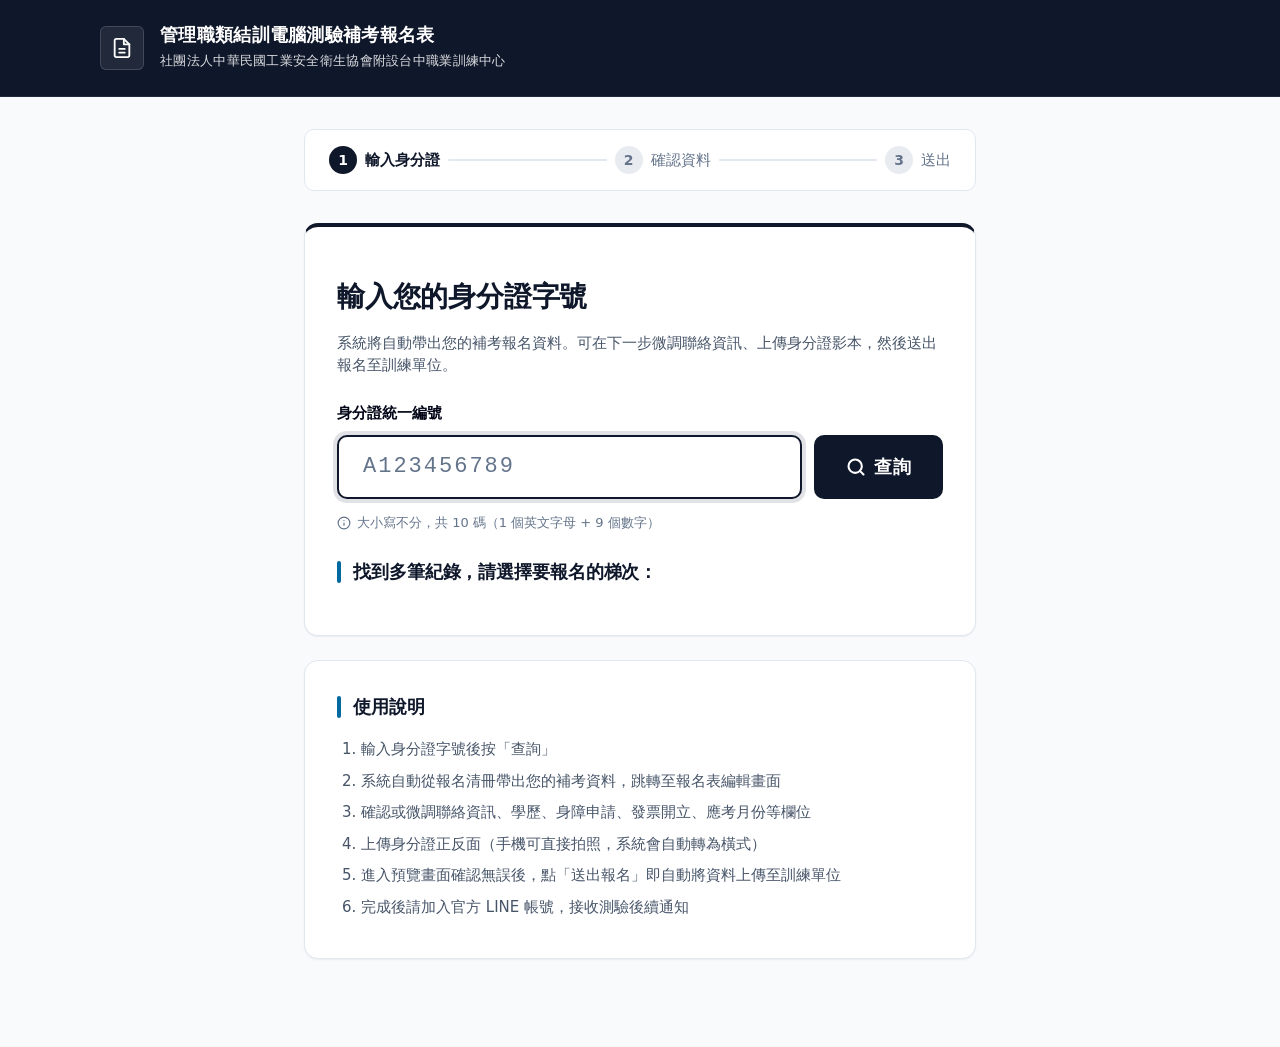
==== index.html @ b6333a62 "fix(前端): Android PDF 跑版徹底修 + 開考日文案改寫 問題 1：Android PDF 持續跑版（v20260423h 後仍有部分學員 PDF 表 格中文擠成直書、標題折成 3 行" ====
<!DOCTYPE html>
<html lang="zh-TW">
<head>
  <meta charset="UTF-8" />
  <meta name="viewport" content="width=device-width, initial-scale=1.0" />
  <title>管理職類測驗補考報名表 — 身分證查詢</title>
  <meta http-equiv="Content-Security-Policy" content="default-src 'self'; script-src 'self'; style-src 'self' 'unsafe-inline' https://fonts.googleapis.com; font-src 'self' https://fonts.gstatic.com; img-src 'self' data: blob:; connect-src 'self' https://script.google.com https://script.googleusercontent.com; object-src 'none'; base-uri 'self'; form-action 'self';" />
  <meta name="referrer" content="strict-origin-when-cross-origin" />
  <link rel="manifest" href="manifest.json" />
  <meta name="theme-color" content="#0F172A" />
  <link rel="preconnect" href="https://fonts.googleapis.com" />
  <link rel="preconnect" href="https://fonts.gstatic.com" crossorigin />
  <link rel="stylesheet" href="https://fonts.googleapis.com/css2?family=Noto+Sans+TC:wght@400;500;600;700&display=swap" />
  <link rel="stylesheet" href="css/main.css?v=20260423j" />
</head>
<body>
  <a href="#main" class="skip-link">跳到主要內容</a>

  <header class="app-header" role="banner">
    <div class="app-header-inner">
      <div class="app-header-badge" aria-hidden="true">
        <svg width="22" height="22" viewBox="0 0 24 24" fill="none" stroke="currentColor" stroke-width="2" stroke-linecap="round" stroke-linejoin="round"><path d="M14 2H6a2 2 0 0 0-2 2v16a2 2 0 0 0 2 2h12a2 2 0 0 0 2-2V8z"/><polyline points="14 2 14 8 20 8"/><line x1="9" y1="13" x2="15" y2="13"/><line x1="9" y1="17" x2="15" y2="17"/></svg>
      </div>
      <div>
        <h1>管理職類結訓電腦測驗補考報名表</h1>
        <div class="subtitle">社團法人中華民國工業安全衛生協會附設台中職業訓練中心</div>
      </div>
    </div>
  </header>

  <main id="main" class="container container-narrow" role="main">

    <!-- 步驟導引 -->
    <ol class="steps" aria-label="操作流程">
      <li class="step active"><span class="step-num">1</span>輸入身分證</li>
      <li class="step-divider" aria-hidden="true"></li>
      <li class="step"><span class="step-num">2</span>確認資料</li>
      <li class="step-divider" aria-hidden="true"></li>
      <li class="step"><span class="step-num">3</span>送出</li>
    </ol>

    <!-- 主查詢區 -->
    <section class="card card-hero" aria-labelledby="search-title">
      <h2 id="search-title" class="card-title">輸入您的身分證字號</h2>
      <p class="card-subtitle">系統將自動帶出您的補考報名資料。可在下一步微調聯絡資訊、上傳身分證影本，然後送出報名至訓練單位。</p>

      <form class="hero-search" id="searchForm">
        <label for="idInput" class="hero-search-label">身分證統一編號</label>
        <div class="hero-search-row">
          <input
            type="text"
            id="idInput"
            placeholder="A123456789"
            maxlength="10"
            autocomplete="off"
            autocapitalize="characters"
            spellcheck="false"
            inputmode="text"
            aria-describedby="idHelp"
            autofocus
          />
          <button class="btn btn-large" id="searchBtn" type="submit" aria-label="查詢報名資料">
            <svg width="20" height="20" viewBox="0 0 24 24" fill="none" stroke="currentColor" stroke-width="2.5" stroke-linecap="round" stroke-linejoin="round" aria-hidden="true"><circle cx="11" cy="11" r="8"/><line x1="21" y1="21" x2="16.65" y2="16.65"/></svg>
            查詢
          </button>
        </div>
        <p id="idHelp" class="hero-search-help">
          <svg width="14" height="14" viewBox="0 0 24 24" fill="none" stroke="currentColor" stroke-width="2" stroke-linecap="round" stroke-linejoin="round" aria-hidden="true"><circle cx="12" cy="12" r="10"/><path d="M12 16v-4M12 8h.01"/></svg>
          大小寫不分，共 10 碼（1 個英文字母 + 9 個數字）
        </p>
      </form>

      <div id="status" class="status hidden" role="status" aria-live="polite"></div>

      <div id="candidatesBlock" class="hidden" style="margin-top: var(--sp-5);">
        <h3 class="section-heading">找到多筆紀錄，請選擇要報名的梯次：</h3>
        <div class="candidate-list" id="candidateList"></div>
      </div>
    </section>

    <!-- 使用說明 -->
    <section class="card" aria-labelledby="howto-title">
      <h3 id="howto-title" class="section-heading">使用說明</h3>
      <ol class="help-list">
        <li>輸入身分證字號後按「查詢」</li>
        <li>系統自動從報名清冊帶出您的補考資料，跳轉至報名表編輯畫面</li>
        <li>確認或微調聯絡資訊、學歷、身障申請、發票開立、應考月份等欄位</li>
        <li>上傳身分證正反面（手機可直接拍照，系統會自動轉為橫式）</li>
        <li>進入預覽畫面確認無誤後，點「送出報名」即自動將資料上傳至訓練單位</li>
        <li>完成後請加入官方 LINE 帳號，接收測驗後續通知</li>
      </ol>
    </section>
  </main>

  <script src="js/config.js?v=20260423j"></script>
  <script src="js/utils.js?v=20260423j"></script>
  <script src="js/api.js?v=20260423j"></script>
  <script src="js/index.js?v=20260423j"></script>
</body>
</html>
---- css/main.css ----
/**
 * 管理職類測驗補考報名表 — 螢幕互動樣式
 *
 * 設計系統：Accessible & Ethical（WCAG AAA）
 * 字型：Noto Sans TC（繁中通用）
 * 列印版面樣式請見 css/print.css
 */

/* ========== Design Tokens ========== */
:root {
  /* Color */
  --color-primary: #0F172A;
  --color-primary-soft: #1E293B;
  --color-on-primary: #FFFFFF;
  --color-secondary: #334155;
  --color-accent: #0369A1;
  --color-accent-hover: #075985;
  --color-accent-soft: #E0F2FE;
  --color-bg: #F8FAFC;
  --color-bg-alt: #FFFFFF;
  --color-fg: #020617;
  --color-fg-soft: #475569;
  --color-muted: #64748B;
  --color-muted-bg: #E8ECF1;
  --color-border: #E2E8F0;
  --color-border-strong: #CBD5E1;
  --color-success: #15803D;
  --color-success-bg: #DCFCE7;
  --color-warn: #B45309;
  --color-warn-bg: #FEF3C7;
  --color-destructive: #DC2626;
  --color-destructive-bg: #FEE2E2;
  --color-ring: #0F172A;

  /* Typography — 英數用 Lexend + Source Sans 3（專為可讀性設計），中文用 Noto Sans TC */
  --font-heading: 'Lexend', 'Noto Sans TC', 'PingFang TC', 'Microsoft JhengHei', sans-serif;
  --font-sans: 'Source Sans 3', 'Noto Sans TC', 'PingFang TC', 'Microsoft JhengHei', system-ui, -apple-system, sans-serif;
  --font-mono: ui-monospace, 'SF Mono', 'JetBrains Mono', Menlo, monospace;
  --fs-xs: 0.8125rem;   /* 13px */
  --fs-sm: 0.9375rem;   /* 15px */
  --fs-base: 1rem;      /* 16px */
  --fs-md: 1.125rem;    /* 18px */
  --fs-lg: 1.375rem;    /* 22px */
  --fs-xl: 1.75rem;     /* 28px */
  --fs-2xl: 2.25rem;    /* 36px */
  --lh-tight: 1.25;
  --lh-base: 1.6;

  /* Spacing (8pt scale) */
  --sp-1: 4px;
  --sp-2: 8px;
  --sp-3: 12px;
  --sp-4: 16px;
  --sp-5: 24px;
  --sp-6: 32px;
  --sp-7: 48px;
  --sp-8: 64px;

  /* Radius */
  --rd-sm: 6px;
  --rd-md: 10px;
  --rd-lg: 14px;
  --rd-xl: 20px;
  --rd-full: 9999px;

  /* Shadow（克制使用） */
  --sh-xs: 0 1px 2px rgba(15, 23, 42, 0.06);
  --sh-sm: 0 1px 3px rgba(15, 23, 42, 0.08), 0 1px 2px rgba(15, 23, 42, 0.04);
  --sh-md: 0 4px 12px rgba(15, 23, 42, 0.08), 0 2px 4px rgba(15, 23, 42, 0.04);
  --sh-lg: 0 12px 28px rgba(15, 23, 42, 0.10), 0 4px 8px rgba(15, 23, 42, 0.05);

  /* Transition */
  --t-fast: 150ms ease-out;
  --t-base: 220ms ease-out;
}

@media (prefers-reduced-motion: reduce) {
  *,
  *::before,
  *::after {
    animation-duration: 0.01ms !important;
    transition-duration: 0.01ms !important;
  }
}

/* ========== Reset & Base ========== */
*,
*::before,
*::after {
  box-sizing: border-box;
}

html {
  font-size: 16px;
  scroll-behavior: smooth;
  -webkit-text-size-adjust: 100%;
}

body {
  margin: 0;
  font-family: var(--font-sans);
  font-size: var(--fs-base);
  line-height: var(--lh-base);
  color: var(--color-fg);
  background: var(--color-bg);
  -webkit-font-smoothing: antialiased;
  -moz-osx-font-smoothing: grayscale;
}

a {
  color: var(--color-accent);
  text-decoration: underline;
  text-decoration-thickness: 1px;
  text-underline-offset: 3px;
  transition: color var(--t-fast);
}
a:hover {
  color: var(--color-accent-hover);
}
a:focus-visible {
  outline: 3px solid var(--color-ring);
  outline-offset: 2px;
  border-radius: 2px;
}

/* ========== App Header ========== */
.app-header {
  background: var(--color-primary);
  color: var(--color-on-primary);
  padding: var(--sp-5) var(--sp-5);
  border-bottom: 1px solid var(--color-primary-soft);
}
.app-header-inner {
  max-width: 1080px;
  margin: 0 auto;
  display: flex;
  align-items: center;
  gap: var(--sp-4);
}
.app-header h1 {
  margin: 0;
  font-family: var(--font-heading);
  font-size: var(--fs-md);
  font-weight: 600;
  letter-spacing: 0.3px;
  line-height: 1.3;
}
.app-header .subtitle {
  margin-top: 4px;
  font-size: var(--fs-xs);
  opacity: 0.85;
  letter-spacing: 0.3px;
}
.app-header-badge {
  flex-shrink: 0;
  width: 44px;
  height: 44px;
  border-radius: var(--rd-sm);
  background: rgba(255, 255, 255, 0.08);
  display: flex;
  align-items: center;
  justify-content: center;
  border: 1px solid rgba(255, 255, 255, 0.15);
}

/* ========== Layout ========== */
.container {
  max-width: 1080px;
  margin: 0 auto;
  padding: var(--sp-6) var(--sp-5) var(--sp-8);
}
.container-narrow {
  max-width: 720px;
}

/* ========== Card ========== */
.card {
  background: var(--color-bg-alt);
  border: 1px solid var(--color-border);
  border-radius: var(--rd-lg);
  padding: var(--sp-6);
  box-shadow: var(--sh-xs);
  margin-bottom: var(--sp-5);
}
.card-tight {
  padding: var(--sp-5);
}
.card-emphasis {
  border-color: var(--color-accent);
  border-left: 4px solid var(--color-accent);
  background: linear-gradient(180deg, var(--color-accent-soft) 0%, var(--color-bg-alt) 60%);
}

/* 首頁主視覺卡片（較強的 CTA 引導） */
.card-hero {
  border-top: 4px solid var(--color-primary);
  padding: var(--sp-7) var(--sp-6) var(--sp-6);
}
.card-hero .card-title {
  font-size: var(--fs-xl);
  margin-bottom: var(--sp-3);
}

.card-title {
  margin: 0 0 var(--sp-2);
  font-family: var(--font-heading);
  font-size: var(--fs-lg);
  font-weight: 600;
  color: var(--color-primary);
  letter-spacing: -0.2px;
}
.card-subtitle {
  margin: 0 0 var(--sp-5);
  color: var(--color-fg-soft);
  font-size: var(--fs-sm);
  line-height: 1.5;
}

/* ========== Step Indicator ========== */
.steps {
  list-style: none;
  display: flex;
  align-items: center;
  gap: var(--sp-2);
  margin: 0 0 var(--sp-6);
  padding: var(--sp-4) var(--sp-5);
  background: var(--color-bg-alt);
  border: 1px solid var(--color-border);
  border-radius: var(--rd-md);
}
.steps li { list-style: none; }
.step {
  display: flex;
  align-items: center;
  gap: var(--sp-2);
  font-size: var(--fs-sm);
  color: var(--color-muted);
}
.step-num {
  width: 28px;
  height: 28px;
  border-radius: var(--rd-full);
  background: var(--color-muted-bg);
  color: var(--color-muted);
  display: flex;
  align-items: center;
  justify-content: center;
  font-weight: 600;
  font-size: 14px;
  flex-shrink: 0;
}
.step.active .step-num {
  background: var(--color-primary);
  color: var(--color-on-primary);
}
.step.active {
  color: var(--color-primary);
  font-weight: 600;
}
.step.done .step-num {
  background: var(--color-success);
  color: #fff;
}
.step-divider {
  flex: 1;
  height: 2px;
  background: var(--color-border);
  border-radius: var(--rd-full);
  min-width: 16px;
}

/* ========== Search Box（首頁主入口） ========== */
.hero-search {
  display: flex;
  flex-direction: column;
  gap: var(--sp-2);
  margin-top: var(--sp-4);
}
.hero-search-label {
  font-size: var(--fs-sm);
  font-weight: 600;
  color: var(--color-fg);
  margin-bottom: 2px;
}
.hero-search-help {
  display: flex;
  align-items: center;
  gap: 6px;
  margin: 6px 0 0;
  font-size: var(--fs-xs);
  color: var(--color-muted);
}
.hero-search-help svg { flex-shrink: 0; }
.hero-search-row {
  display: flex;
  gap: var(--sp-3);
}
.hero-search input[type="text"] {
  flex: 1;
  padding: var(--sp-4) var(--sp-5);
  font-size: 22px;
  letter-spacing: 3px;
  border: 2px solid var(--color-border-strong);
  border-radius: var(--rd-md);
  text-transform: uppercase;
  font-family: var(--font-mono);
  background: #fff;
  color: var(--color-fg);
  transition: border-color var(--t-base), box-shadow var(--t-base);
  min-height: 64px;
}
.hero-search input::placeholder {
  letter-spacing: 2px;
  color: var(--color-muted);
  font-weight: 400;
}
.hero-search input:focus {
  outline: none;
  border-color: var(--color-primary);
  box-shadow: 0 0 0 4px rgba(15, 23, 42, 0.12);
}

/* ========== Buttons ========== */
.btn {
  display: inline-flex;
  align-items: center;
  justify-content: center;
  gap: var(--sp-2);
  padding: var(--sp-3) var(--sp-5);
  font-size: var(--fs-base);
  font-weight: 500;
  font-family: inherit;
  border: none;
  border-radius: var(--rd-md);
  cursor: pointer;
  background: var(--color-primary);
  color: var(--color-on-primary);
  transition: background var(--t-fast), transform var(--t-fast), box-shadow var(--t-fast);
  min-height: 48px;
  text-decoration: none;
  user-select: none;
  letter-spacing: 0.3px;
}
.btn:hover { background: var(--color-primary-soft); }
.btn:active { transform: scale(0.98); }
.btn:focus-visible {
  outline: 3px solid var(--color-ring);
  outline-offset: 2px;
}
.btn:disabled {
  opacity: 0.5;
  cursor: not-allowed;
  transform: none;
}
.btn-secondary {
  background: var(--color-bg-alt);
  color: var(--color-primary);
  border: 1.5px solid var(--color-border-strong);
}
.btn-secondary:hover {
  background: var(--color-muted-bg);
  border-color: var(--color-primary);
}
.btn-accent {
  background: var(--color-accent);
}
.btn-accent:hover { background: var(--color-accent-hover); }
.btn-success {
  background: var(--color-success);
  color: #fff;
}
.btn-success:hover { background: #166534; }
.btn-large {
  font-size: var(--fs-md);
  padding: var(--sp-4) var(--sp-6);
  min-height: 60px;
  font-weight: 600;
}
.btn-block { width: 100%; }

.btn-row {
  display: flex;
  gap: var(--sp-3);
  flex-wrap: wrap;
  margin-top: var(--sp-5);
}
.btn-row.center { justify-content: center; }

/* ========== Status Banner ========== */
.status {
  margin-top: var(--sp-3);
  padding: var(--sp-4) var(--sp-4);
  border-radius: var(--rd-md);
  font-size: var(--fs-sm);
  display: flex;
  align-items: flex-start;
  gap: var(--sp-3);
  border: 1px solid transparent;
  line-height: 1.5;
}
.status::before {
  content: '';
  display: block;
  flex-shrink: 0;
  width: 8px;
  height: 8px;
  border-radius: var(--rd-full);
  margin-top: 8px;
}
.status.info { background: var(--color-accent-soft); color: var(--color-accent-hover); border-color: #BAE6FD; }
.status.info::before { background: var(--color-accent); }
.status.success { background: var(--color-success-bg); color: var(--color-success); border-color: #BBF7D0; }
.status.success::before { background: var(--color-success); }
.status.error { background: var(--color-destructive-bg); color: var(--color-destructive); border-color: #FECACA; }
.status.error::before { background: var(--color-destructive); }
.status.warn { background: var(--color-warn-bg); color: var(--color-warn); border-color: #FDE68A; }
.status.warn::before { background: var(--color-warn); }
.status.hidden { display: none; }
.status > div { flex: 1; min-width: 0; }
.status .muted { color: inherit; opacity: 0.8; }

.muted {
  color: var(--color-muted);
  font-size: var(--fs-sm);
}

.loader {
  display: inline-block;
  width: 16px;
  height: 16px;
  border: 2px solid currentColor;
  border-top-color: transparent;
  border-radius: 50%;
  animation: spin 0.8s linear infinite;
  vertical-align: middle;
}
@keyframes spin { to { transform: rotate(360deg); } }

/* ========== Form Fields ========== */
.form-grid {
  display: grid;
  grid-template-columns: repeat(2, 1fr);
  gap: var(--sp-4) var(--sp-5);
}
.form-grid.three { grid-template-columns: repeat(3, 1fr); }
.form-grid .full { grid-column: 1 / -1; }

.form-field {
  display: flex;
  flex-direction: column;
  gap: 6px;
}
.form-field label {
  font-size: var(--fs-sm);
  font-weight: 600;
  color: var(--color-fg);
}
.form-field label .required {
  color: var(--color-destructive);
  margin-left: 2px;
  font-weight: 700;
}
.form-field input[type="text"],
.form-field input[type="email"],
.form-field input[type="tel"],
.form-field input[type="number"],
.form-field select,
.form-field textarea {
  padding: var(--sp-3) var(--sp-3);
  font-size: var(--fs-base);
  border: 1.5px solid var(--color-border-strong);
  border-radius: var(--rd-sm);
  font-family: inherit;
  background: #fff;
  color: var(--color-fg);
  min-height: 44px;
  transition: border-color var(--t-fast), box-shadow var(--t-fast);
}
.form-field input:focus,
.form-field select:focus,
.form-field textarea:focus {
  outline: 3px solid var(--color-accent);
  outline-offset: 0;
  border-color: var(--color-primary);
}
.form-field input:focus-visible,
.form-field select:focus-visible,
.form-field textarea:focus-visible {
  outline: 3px solid var(--color-accent);
}
.form-field input.prefilled,
.form-field select.prefilled,
.form-field textarea.prefilled {
  background: linear-gradient(180deg, #FEF9E7 0%, #FFFEF7 100%);
  border-color: #FCD34D;
}
/* 唯讀（鎖定）欄位：淡灰底 + 不可編輯游標，即使沒有 prefilled 也能識別 */
.form-field input[readonly],
.form-field textarea[readonly] {
  background: #F1F5F9;
  color: #1E293B;
  cursor: not-allowed;
  border-color: #CBD5E1;
}
.form-field input[readonly].prefilled {
  background: linear-gradient(180deg, #FFF8D6 0%, #FFFDEF 100%);
  color: #1E293B;
  border-color: #FBBF24;
}
.form-field input[readonly]:focus {
  outline: none;
  box-shadow: none;
}
/* 驗證失敗時的閃爍提示（紅色框） */
.invalid-flash,
.form-field .invalid-flash {
  animation: invalidFlash 1.8s ease-out;
  border-color: #DC2626 !important;
  box-shadow: 0 0 0 3px rgba(220, 38, 38, 0.2);
}
@keyframes invalidFlash {
  0%, 30%   { border-color: #DC2626; box-shadow: 0 0 0 4px rgba(220, 38, 38, 0.28); }
  100%      { border-color: inherit; box-shadow: none; }
}
.form-field .hint {
  font-size: var(--fs-xs);
  color: var(--color-muted);
  margin-top: 2px;
}

/* Radio / Checkbox group */
.radio-group {
  display: flex;
  flex-wrap: wrap;
  gap: var(--sp-2) var(--sp-4);
  padding: var(--sp-2) 0 0;
}
.radio-group label {
  display: inline-flex;
  align-items: center;
  gap: var(--sp-2);
  cursor: pointer;
  font-size: var(--fs-base);
  color: var(--color-fg);
  font-weight: 400;
  padding: 6px 12px;
  border-radius: var(--rd-sm);
  border: 1.5px solid var(--color-border);
  background: #fff;
  transition: all var(--t-fast);
  min-height: 40px;
}
.radio-group label:hover {
  border-color: var(--color-primary);
  background: var(--color-muted-bg);
}
.radio-group input[type="radio"],
.radio-group input[type="checkbox"] {
  margin: 0;
  width: 18px;
  height: 18px;
  cursor: pointer;
  accent-color: var(--color-primary);
}
.radio-group label:has(input:checked) {
  border-color: var(--color-primary);
  background: var(--color-primary);
  color: var(--color-on-primary);
  font-weight: 600;
}

/* ========== Candidate Card（多筆相符） ========== */
.candidate-list {
  display: flex;
  flex-direction: column;
  gap: var(--sp-3);
}
.candidates-note {
  margin: 0 0 var(--sp-2);
  font-size: var(--fs-sm);
  color: var(--color-fg-soft);
}

/* 候選卡片：職類 badge + 資訊 + 箭頭 */
.candidate-card {
  display: flex;
  align-items: center;
  gap: var(--sp-4);
  padding: var(--sp-4) var(--sp-5);
  border: 2px solid var(--color-border);
  border-radius: var(--rd-md);
  background: #fff;
  cursor: pointer;
  text-align: left;
  width: 100%;
  font-family: inherit;
  color: inherit;
  transition: border-color var(--t-base), background var(--t-base), transform var(--t-base), box-shadow var(--t-base);
}
.candidate-card:hover,
.candidate-card:focus-visible {
  border-color: var(--color-accent);
  background: var(--color-accent-soft);
  transform: translateX(4px);
  box-shadow: var(--sh-md);
  outline: none;
}
.candidate-card:focus-visible {
  box-shadow: 0 0 0 3px var(--color-accent);
}

.candidate-badge {
  flex-shrink: 0;
  width: 56px;
  height: 56px;
  border-radius: var(--rd-md);
  background: var(--color-primary);
  color: var(--color-on-primary);
  display: flex;
  align-items: center;
  justify-content: center;
  font-family: var(--font-heading);
  font-weight: 700;
  font-size: 13px;
  letter-spacing: 0.5px;
}

.candidate-info {
  flex: 1;
  min-width: 0;
}
.candidate-title {
  font-family: var(--font-heading);
  font-weight: 600;
  font-size: var(--fs-md);
  color: var(--color-primary);
  line-height: 1.3;
  margin-bottom: 4px;
}
.candidate-sub {
  font-size: var(--fs-sm);
  color: var(--color-fg-soft);
  margin-bottom: 2px;
}
.candidate-period {
  font-size: var(--fs-xs);
  color: var(--color-muted);
}

.candidate-arrow {
  flex-shrink: 0;
  color: var(--color-muted);
  transition: color var(--t-fast), transform var(--t-fast);
}
.candidate-card:hover .candidate-arrow {
  color: var(--color-accent);
  transform: translateX(2px);
}

/* ========== Image Upload Slots ========== */
.upload-slot {
  display: flex;
  flex-direction: column;
  gap: var(--sp-2);
  padding: var(--sp-4);
  border: 1.5px dashed var(--color-border-strong);
  border-radius: var(--rd-md);
  background: var(--color-bg);
  transition: border-color var(--t-fast), background var(--t-fast);
}
.upload-slot:hover {
  border-color: var(--color-accent);
  background: var(--color-accent-soft);
}
.upload-slot.has-image {
  border-style: solid;
  border-color: var(--color-success);
  background: linear-gradient(180deg, var(--color-success-bg) 0%, var(--color-bg-alt) 30%);
}
.upload-label {
  font-size: var(--fs-sm);
  font-weight: 600;
  color: var(--color-primary);
}
.upload-hint {
  font-size: var(--fs-xs);
  color: var(--color-muted);
  margin-bottom: var(--sp-2);
}
.upload-drop {
  display: flex;
  align-items: center;
  justify-content: center;
  cursor: pointer;
  border: 2px dashed var(--color-border-strong);
  border-radius: var(--rd-sm);
  background: #fff;
  min-height: 160px;
  overflow: hidden;
  transition: border-color var(--t-fast), background var(--t-fast);
}
.upload-drop:hover {
  border-color: var(--color-accent);
  background: var(--color-accent-soft);
}
.upload-slot.has-image .upload-drop {
  border-style: solid;
  border-color: var(--color-success);
}
.upload-preview {
  display: flex;
  align-items: center;
  justify-content: center;
  width: 100%;
  min-height: 160px;
  padding: var(--sp-2);
}
.upload-preview img {
  max-width: 100%;
  max-height: 220px;
  object-fit: contain;
}
.upload-placeholder {
  color: var(--color-muted);
  font-size: var(--fs-sm);
  text-align: center;
  display: flex;
  flex-direction: column;
  align-items: center;
  gap: var(--sp-2);
}
.upload-placeholder svg {
  width: 32px;
  height: 32px;
  opacity: 0.6;
}
.btn-clear {
  font-size: var(--fs-xs);
  padding: 6px 14px;
  align-self: flex-start;
  display: none;
  min-height: 32px;
  background: #fff;
  color: var(--color-destructive);
  border: 1px solid var(--color-destructive);
}
.btn-clear:hover {
  background: var(--color-destructive-bg);
}
.upload-slot.has-image .btn-clear { display: inline-flex; }

/* upload 區的操作按鈕列（旋轉 / 放大 / 清除） */
.upload-actions {
  display: none;
  gap: 8px;
  flex-wrap: wrap;
  align-items: center;
}
.upload-slot.has-image .upload-actions { display: flex; }
.upload-action-btn {
  font-size: var(--fs-xs);
  padding: 6px 12px;
  border: 1px solid var(--color-border-strong);
  background: #fff;
  color: var(--color-primary);
  border-radius: var(--rd-sm);
  cursor: pointer;
  min-height: 32px;
  display: inline-flex;
  align-items: center;
  gap: 4px;
  transition: background var(--t-fast), border-color var(--t-fast);
}
.upload-action-btn:hover {
  background: var(--color-accent-soft);
  border-color: var(--color-accent);
}
.upload-action-btn:active { transform: scale(0.97); }
.upload-slot.has-image .btn-clear { align-self: auto; }

/* ===== 身分證拍照引導框（Layer 0） =====
   在 upload-drop 區塊背景畫一個 1.58:1 身分證比例的虛線外框，
   讓使用者在「點此拍攝」前就看到應該把身分證填滿這個範圍。 */
.upload-drop-id {
  min-height: 200px;
  position: relative;
}
.id-frame-hint {
  position: relative;
  width: 75%;
  max-width: 260px;
  aspect-ratio: 1.58 / 1; /* 身分證實際比例 */
  margin: 0 auto var(--sp-2);
  display: flex;
  align-items: center;
  justify-content: center;
  background:
    repeating-linear-gradient(
      45deg,
      rgba(3, 105, 161, 0.04) 0,
      rgba(3, 105, 161, 0.04) 8px,
      transparent 8px,
      transparent 16px
    );
  border-radius: 6px;
}
.id-frame-hint-corners {
  position: absolute;
  inset: 0;
  border-radius: 6px;
  pointer-events: none;
}
/* 四角 L 型標記，強調「這是框」 */
.id-frame-hint-corners::before,
.id-frame-hint-corners::after {
  content: '';
  position: absolute;
  width: 22px;
  height: 22px;
  border: 3px solid var(--color-accent);
}
.id-frame-hint-corners::before {
  top: -2px; left: -2px;
  border-right: none; border-bottom: none;
  border-top-left-radius: 6px;
}
.id-frame-hint-corners::after {
  bottom: -2px; right: -2px;
  border-left: none; border-top: none;
  border-bottom-right-radius: 6px;
}
/* 另外兩角用 box-shadow 技巧補上，避免增加 DOM */
.id-frame-hint::before,
.id-frame-hint::after {
  content: '';
  position: absolute;
  width: 22px;
  height: 22px;
  border: 3px solid var(--color-accent);
  pointer-events: none;
}
.id-frame-hint::before {
  top: -2px; right: -2px;
  border-left: none; border-bottom: none;
  border-top-right-radius: 6px;
}
.id-frame-hint::after {
  bottom: -2px; left: -2px;
  border-right: none; border-top: none;
  border-bottom-left-radius: 6px;
}
.id-frame-hint-text {
  font-size: var(--fs-xs);
  color: var(--color-accent);
  font-weight: 600;
  letter-spacing: 1px;
  background: rgba(255, 255, 255, 0.9);
  padding: 2px 10px;
  border-radius: 999px;
}
.upload-cta {
  font-size: var(--fs-sm);
  color: var(--color-accent);
  font-weight: 600;
}
/* 有圖片時隱藏引導框，只顯示實際預覽 */
.upload-slot.has-image .id-frame-hint,
.upload-slot.has-image .upload-cta { display: none; }

/* ===== 拍照提示卡 ===== */
/* ===== 預計開考日提示卡 ===== */
.exam-date-card {
  display: grid;
  grid-template-columns: auto 1fr;
  gap: 14px;
  align-items: start;
  background: linear-gradient(135deg, #FEF3C7 0%, #FEFBEA 100%);
  border: 2px solid #F59E0B;
  border-radius: var(--rd-md);
  padding: 16px 20px;
  margin: var(--sp-4) 0 0;
  animation: examDateFadeIn 0.3s ease-out;
}
.exam-date-card.hidden { display: none; }
@keyframes examDateFadeIn {
  from { opacity: 0; transform: translateY(-4px); }
  to { opacity: 1; transform: translateY(0); }
}
.exam-date-card-icon {
  font-size: 28px;
  line-height: 1;
}
.exam-date-card-body {
  flex: 1;
}
.exam-date-card-title {
  font-size: var(--fs-md);
  color: #78350F;
  margin-bottom: 8px;
  line-height: 1.5;
}
.exam-date-card-title strong {
  color: #B45309;
  font-weight: 700;
  font-size: var(--fs-lg);
  letter-spacing: 0.5px;
}
.exam-date-card-label {
  font-size: var(--fs-sm);
  font-weight: 500;
  color: #78350F;
}
.exam-date-card-note {
  font-size: var(--fs-xs);
  color: #92400E;
  line-height: 1.55;
}
.exam-date-card-note strong {
  color: #78350F;
  font-weight: 700;
}
.exam-date-card-note strong:first-of-type {
  display: inline-block;
  background: #FEF3C7;
  border: 1px solid #F59E0B;
  border-radius: 4px;
  padding: 1px 6px;
  margin-right: 4px;
}

.photo-tips {
  background: var(--color-accent-soft);
  border: 1px solid #BAE6FD;
  border-radius: var(--rd-md);
  padding: var(--sp-4);
  margin: -4px 0 var(--sp-5);
}
.photo-tips-title {
  font-size: var(--fs-sm);
  font-weight: 700;
  color: var(--color-accent-hover);
  margin-bottom: var(--sp-2);
}
.photo-tips-list {
  margin: 0 0 var(--sp-2);
  padding-left: 22px;
  font-size: var(--fs-sm);
  color: var(--color-fg-soft);
  line-height: 1.55;
}
.photo-tips-list li { margin-bottom: 3px; }
.photo-tips-list strong {
  color: var(--color-accent-hover);
  font-weight: 700;
}
.photo-tips-foot {
  font-size: var(--fs-xs);
  color: var(--color-muted);
  margin-top: var(--sp-2);
  padding-top: var(--sp-2);
  border-top: 1px dashed var(--color-border);
}

/* ========== Camera Modal（自訂全螢幕相機，替代 input[capture]） ========== */
.camera-modal {
  position: fixed;
  inset: 0;
  background: #000;
  z-index: 1100;
  display: flex;
  flex-direction: column;
  color: #fff;
  animation: fadeIn 0.2s ease-out;
}
.camera-modal.hidden { display: none; }

.camera-header {
  flex-shrink: 0;
  display: flex;
  align-items: center;
  justify-content: space-between;
  padding: env(safe-area-inset-top, 12px) 16px 12px;
  background: rgba(0, 0, 0, 0.5);
  backdrop-filter: blur(8px);
}
.camera-header h3 {
  font-size: var(--fs-md);
  font-weight: 600;
  margin: 0;
  color: #fff;
}
.camera-header-btn {
  background: transparent;
  border: none;
  color: #fff;
  width: 40px;
  height: 40px;
  border-radius: 50%;
  display: inline-flex;
  align-items: center;
  justify-content: center;
  cursor: pointer;
  padding: 0;
  -webkit-tap-highlight-color: transparent;
}
.camera-header-btn:active { background: rgba(255, 255, 255, 0.15); }
.camera-header-spacer { width: 40px; }

/* 相機畫面舞台：video 填滿、overlay 疊在上面 */
.camera-stage {
  flex: 1;
  position: relative;
  overflow: hidden;
  background: #111;
  min-height: 0;
}
#cameraVideo {
  position: absolute;
  inset: 0;
  width: 100%;
  height: 100%;
  object-fit: cover;
  background: #000;
}

.camera-overlay {
  position: absolute;
  inset: 0;
  display: flex;
  flex-direction: column;
  align-items: center;
  justify-content: center;
  pointer-events: none;
  padding: 20px;
  gap: 8px;
}
.camera-hint-title {
  font-size: 26px;
  font-weight: 700;
  color: #fff;
  text-shadow: 0 2px 8px rgba(0, 0, 0, 0.6);
}
.camera-hint-sub {
  font-size: 15px;
  color: rgba(255, 255, 255, 0.85);
  text-shadow: 0 2px 8px rgba(0, 0, 0, 0.6);
  margin-bottom: 20px;
}

/* 身分證比例框（1.58:1） */
.camera-frame {
  position: relative;
  width: min(88vw, 520px);
  aspect-ratio: 1.58 / 1;
  border-radius: 14px;
  box-shadow:
    0 0 0 3px #22D3EE,
    0 0 0 9999px rgba(0, 0, 0, 0.45);
}
.camera-frame-inner {
  position: absolute;
  inset: 4px;
  border: 1.5px dashed rgba(34, 211, 238, 0.6);
  border-radius: 10px;
}
/* 正面額外畫一個人臉輪廓標記（像信用卡申請 App） */
.camera-frame-face {
  position: absolute;
  top: 50%;
  right: 8%;
  transform: translateY(-50%);
  width: 34%;
  aspect-ratio: 5 / 6;
  color: #22D3EE;
  opacity: 0.55;
  pointer-events: none;
  display: none;
}
.camera-frame-face svg {
  width: 100%;
  height: 100%;
  display: block;
}
/* 只在正面顯示頭像輪廓 */
.camera-modal.is-front .camera-frame-face[data-face="front"] { display: block; }

/* 錯誤狀態卡片 */
.camera-error {
  position: absolute;
  inset: 0;
  display: flex;
  flex-direction: column;
  align-items: center;
  justify-content: center;
  padding: 40px 24px;
  text-align: center;
  background: rgba(0, 0, 0, 0.9);
  backdrop-filter: blur(6px);
}
.camera-error.hidden { display: none; }
.camera-error-icon {
  font-size: 56px;
  margin-bottom: 16px;
  opacity: 0.9;
}
.camera-error-title {
  font-size: 20px;
  font-weight: 700;
  margin-bottom: 8px;
  color: #fff;
}
.camera-error-msg {
  font-size: 15px;
  line-height: 1.55;
  color: rgba(255, 255, 255, 0.85);
  max-width: 360px;
  margin: 0 auto 24px;
}
.camera-error-actions {
  display: flex;
  gap: 12px;
  flex-wrap: wrap;
  justify-content: center;
}
.camera-error-actions .btn {
  min-height: 48px;
  min-width: 140px;
}

/* 底部操作列 */
.camera-footer {
  flex-shrink: 0;
  display: grid;
  grid-template-columns: 1fr auto 1fr;
  align-items: center;
  gap: 12px;
  padding: 16px 20px calc(env(safe-area-inset-bottom, 12px) + 20px);
  background: rgba(0, 0, 0, 0.7);
}
.camera-footer-btn {
  background: transparent;
  border: none;
  color: #fff;
  display: inline-flex;
  flex-direction: column;
  align-items: center;
  gap: 4px;
  padding: 8px 12px;
  font-size: 13px;
  font-weight: 500;
  cursor: pointer;
  border-radius: 12px;
  justify-self: start;
  -webkit-tap-highlight-color: transparent;
}
.camera-footer-btn:active { background: rgba(255, 255, 255, 0.12); }
.camera-footer-spacer { justify-self: end; width: 60px; }

/* 快門按鈕 */
.camera-shutter {
  width: 76px;
  height: 76px;
  border: none;
  background: transparent;
  position: relative;
  cursor: pointer;
  padding: 0;
  border-radius: 50%;
  justify-self: center;
  -webkit-tap-highlight-color: transparent;
}
.camera-shutter-ring {
  position: absolute;
  inset: 0;
  border: 3px solid #fff;
  border-radius: 50%;
}
.camera-shutter-dot {
  position: absolute;
  inset: 6px;
  background: #fff;
  border-radius: 50%;
  transition: transform 0.12s, background 0.12s;
}
.camera-shutter:active .camera-shutter-dot {
  transform: scale(0.88);
  background: #E2E8F0;
}
.camera-shutter:disabled {
  opacity: 0.5;
  cursor: not-allowed;
  pointer-events: none; /* iOS Safari :active 仍會觸發，強制擋掉 */
}

/* ========== Crop Modal（方案 A：拍後裁切） ========== */
.crop-modal {
  position: fixed;
  inset: 0;
  background: rgba(15, 23, 42, 0.85);
  z-index: 1000;
  display: flex;
  align-items: center;
  justify-content: center;
  padding: var(--sp-3);
  animation: fadeIn 0.18s ease-out;
}
.crop-modal.hidden { display: none; }
@keyframes fadeIn { from { opacity: 0; } to { opacity: 1; } }

.crop-modal-dialog {
  background: #fff;
  border-radius: var(--rd-md);
  width: 100%;
  max-width: 720px;
  max-height: 95vh;
  display: flex;
  flex-direction: column;
  overflow: hidden;
  box-shadow: 0 20px 60px rgba(0, 0, 0, 0.4);
}
.crop-modal-header {
  padding: var(--sp-4) var(--sp-5);
  border-bottom: 1px solid var(--color-border);
  flex-shrink: 0;
}
.crop-modal-header h3 {
  margin: 0 0 4px;
  font-size: var(--fs-md);
  font-weight: 600;
  color: var(--color-primary);
}
.crop-modal-subtitle {
  margin: 0;
  font-size: var(--fs-xs);
  color: var(--color-muted);
}

/* 裁切舞台：容納 canvas + 可拖拉框 */
.crop-stage {
  position: relative;
  flex: 1;
  overflow: hidden;
  background: #0b1220;
  min-height: 300px;
  display: flex;
  align-items: center;
  justify-content: center;
  touch-action: none; /* 防止瀏覽器處理拖拉手勢 */
  user-select: none;
}
#cropCanvas {
  max-width: 100%;
  max-height: 100%;
  display: block;
  pointer-events: none; /* canvas 只作顯示，互動交給 crop-box */
}
.crop-box {
  position: absolute;
  border: 2px solid #fff;
  box-shadow: 0 0 0 9999px rgba(0, 0, 0, 0.55); /* 框外半透明遮罩 */
  cursor: move;
  touch-action: none;
  box-sizing: border-box;
}
.crop-box:focus {
  outline: none;
  border-color: var(--color-accent);
}
.crop-box-grid {
  position: absolute;
  inset: 0;
  background:
    linear-gradient(to right, transparent 33%, rgba(255,255,255,0.3) 33%, rgba(255,255,255,0.3) 33.5%, transparent 33.5%, transparent 66.5%, rgba(255,255,255,0.3) 66.5%, rgba(255,255,255,0.3) 67%, transparent 67%),
    linear-gradient(to bottom, transparent 33%, rgba(255,255,255,0.3) 33%, rgba(255,255,255,0.3) 33.5%, transparent 33.5%, transparent 66.5%, rgba(255,255,255,0.3) 66.5%, rgba(255,255,255,0.3) 67%, transparent 67%);
  pointer-events: none;
}
.crop-handle {
  position: absolute;
  width: 28px;
  height: 28px;
  background: #fff;
  border: 2px solid var(--color-accent);
  border-radius: 50%;
  touch-action: none;
  box-sizing: border-box;
}
.crop-handle-nw { top: -14px; left: -14px; cursor: nwse-resize; }
.crop-handle-ne { top: -14px; right: -14px; cursor: nesw-resize; }
.crop-handle-sw { bottom: -14px; left: -14px; cursor: nesw-resize; }
.crop-handle-se { bottom: -14px; right: -14px; cursor: nwse-resize; }

.crop-modal-footer {
  padding: var(--sp-3) var(--sp-4);
  border-top: 1px solid var(--color-border);
  display: flex;
  gap: var(--sp-2);
  justify-content: flex-end;
  flex-wrap: wrap;
  flex-shrink: 0;
  background: var(--color-bg);
}
.crop-modal-footer .btn { min-height: 40px; }

@media (max-width: 640px) {
  .crop-modal { padding: 0; }
  .crop-modal-dialog {
    max-height: 100vh;
    border-radius: 0;
    height: 100vh;
  }
  .crop-stage { min-height: 0; }
  .crop-modal-footer { padding: var(--sp-3); }
  .crop-modal-footer .btn,
  .crop-modal-footer .upload-action-btn { flex: 1; justify-content: center; min-width: 0; }
}

/* ========== Roster Status Mini ========== */
.roster-meta-card {
  display: flex;
  align-items: center;
  justify-content: space-between;
  padding: var(--sp-4) var(--sp-5);
  background: var(--color-bg-alt);
  border: 1px solid var(--color-border);
  border-radius: var(--rd-md);
  gap: var(--sp-4);
  flex-wrap: wrap;
}
.roster-meta-text {
  display: flex;
  flex-direction: column;
  gap: 2px;
  font-size: var(--fs-sm);
  color: var(--color-fg-soft);
}
.roster-meta-text strong {
  color: var(--color-primary);
  font-size: var(--fs-md);
}

/* ========== Responsive ========== */
@media (max-width: 768px) {
  .container { padding: var(--sp-4) var(--sp-3) var(--sp-7); }
  .form-grid,
  .form-grid.three { grid-template-columns: 1fr; }
  .hero-search-row { flex-direction: column; }
  .card { padding: var(--sp-5) var(--sp-4); }
  .app-header h1 { font-size: var(--fs-base); }
  .hero-search input[type="text"] { font-size: 18px; min-height: 56px; }
  .steps { padding: var(--sp-3); flex-wrap: wrap; }
  .step { font-size: var(--fs-xs); }
  .roster-meta-card { flex-direction: column; align-items: flex-start; }
}

/* ========== Demo Page Specific ========== */
.demo-table {
  width: 100%;
  border-collapse: collapse;
  margin-top: var(--sp-3);
  border: 1px solid var(--color-border);
  border-radius: var(--rd-sm);
  overflow: hidden;
}
.demo-table tr:nth-child(even) { background: var(--color-bg); }
.demo-table th,
.demo-table td {
  padding: var(--sp-3) var(--sp-4);
  text-align: left;
  font-size: var(--fs-sm);
  border-bottom: 1px solid var(--color-border);
}
.demo-table tr:last-child td { border-bottom: none; }
.demo-table th {
  background: var(--color-muted-bg);
  font-weight: 600;
  color: var(--color-primary);
  width: 32%;
}

/* 送出狀態訊息 */
.submit-status {
  max-width: 800px;
  margin: 8px auto 0;
  padding: 12px 16px;
  border-radius: 8px;
  font-size: 14px;
  line-height: 1.5;
}
.submit-status.hidden { display: none; }
.submit-status.info { background: #eff6ff; color: #1e40af; border: 1px solid #bfdbfe; }
.submit-status.success { background: #f0fdf4; color: #166534; border: 1px solid #bbf7d0; }
.submit-status.error { background: #fef2f2; color: #991b1b; border: 1px solid #fecaca; }

/* ========== Print 工具列（在螢幕） ========== */
.print-toolbar {
  position: sticky;
  top: 0;
  z-index: 10;
  background: var(--color-bg);
  padding: var(--sp-3) var(--sp-5);
  border-bottom: 1px solid var(--color-border);
  display: flex;
  gap: var(--sp-3);
  justify-content: center;
  align-items: center;
  box-shadow: var(--sh-xs);
}

@media print {
  .print-toolbar,
  .app-header,
  .no-print { display: none !important; }
  body { background: #fff; }
}

/* ========== Section Heading ========== */
.section-heading {
  display: flex;
  align-items: center;
  gap: var(--sp-3);
  margin: 0 0 var(--sp-4);
  font-family: var(--font-heading);
  font-size: var(--fs-md);
  font-weight: 600;
  color: var(--color-primary);
  letter-spacing: -0.1px;
}
.section-heading::before {
  content: '';
  display: block;
  width: 4px;
  height: 22px;
  background: var(--color-accent);
  border-radius: var(--rd-full);
}

/* ========== Empty / Help blocks ========== */
.help-list {
  margin: 0;
  padding-left: var(--sp-5);
  color: var(--color-fg-soft);
  font-size: var(--fs-sm);
  line-height: 1.7;
}
.help-list li { margin-bottom: 6px; }

/* ========== Visually hidden（無障礙） ========== */
.sr-only {
  position: absolute;
  width: 1px;
  height: 1px;
  padding: 0;
  margin: -1px;
  overflow: hidden;
  clip: rect(0, 0, 0, 0);
  white-space: nowrap;
  border: 0;
}

/* ========== Toast（行內浮動提示，取代 alert） ========== */
.app-toast {
  position: fixed;
  left: 50%;
  bottom: calc(env(safe-area-inset-bottom, 0px) + 24px);
  transform: translateX(-50%) translateY(140%);
  max-width: min(480px, calc(100vw - 32px));
  min-width: 240px;
  padding: 14px 20px;
  background: var(--color-primary);
  color: var(--color-on-primary);
  border-radius: var(--rd-md);
  box-shadow: var(--sh-lg);
  font-size: var(--fs-sm);
  line-height: 1.5;
  z-index: 9999;
  opacity: 0;
  pointer-events: none;
  transition: transform var(--t-base), opacity var(--t-base);
  text-align: center;
}
.app-toast.show {
  transform: translateX(-50%) translateY(0);
  opacity: 1;
}
.app-toast.error   { background: var(--color-destructive); }
.app-toast.warn    { background: var(--color-warn); }
.app-toast.success { background: var(--color-success); }

/* ========== Skip link ========== */
.skip-link {
  position: absolute;
  top: -100px;
  left: 8px;
  background: var(--color-primary);
  color: var(--color-on-primary);
  padding: var(--sp-2) var(--sp-4);
  border-radius: var(--rd-sm);
  z-index: 1000;
  text-decoration: none;
  transition: top var(--t-fast);
}
.skip-link:focus {
  top: 8px;
  outline: 3px solid var(--color-accent);
}
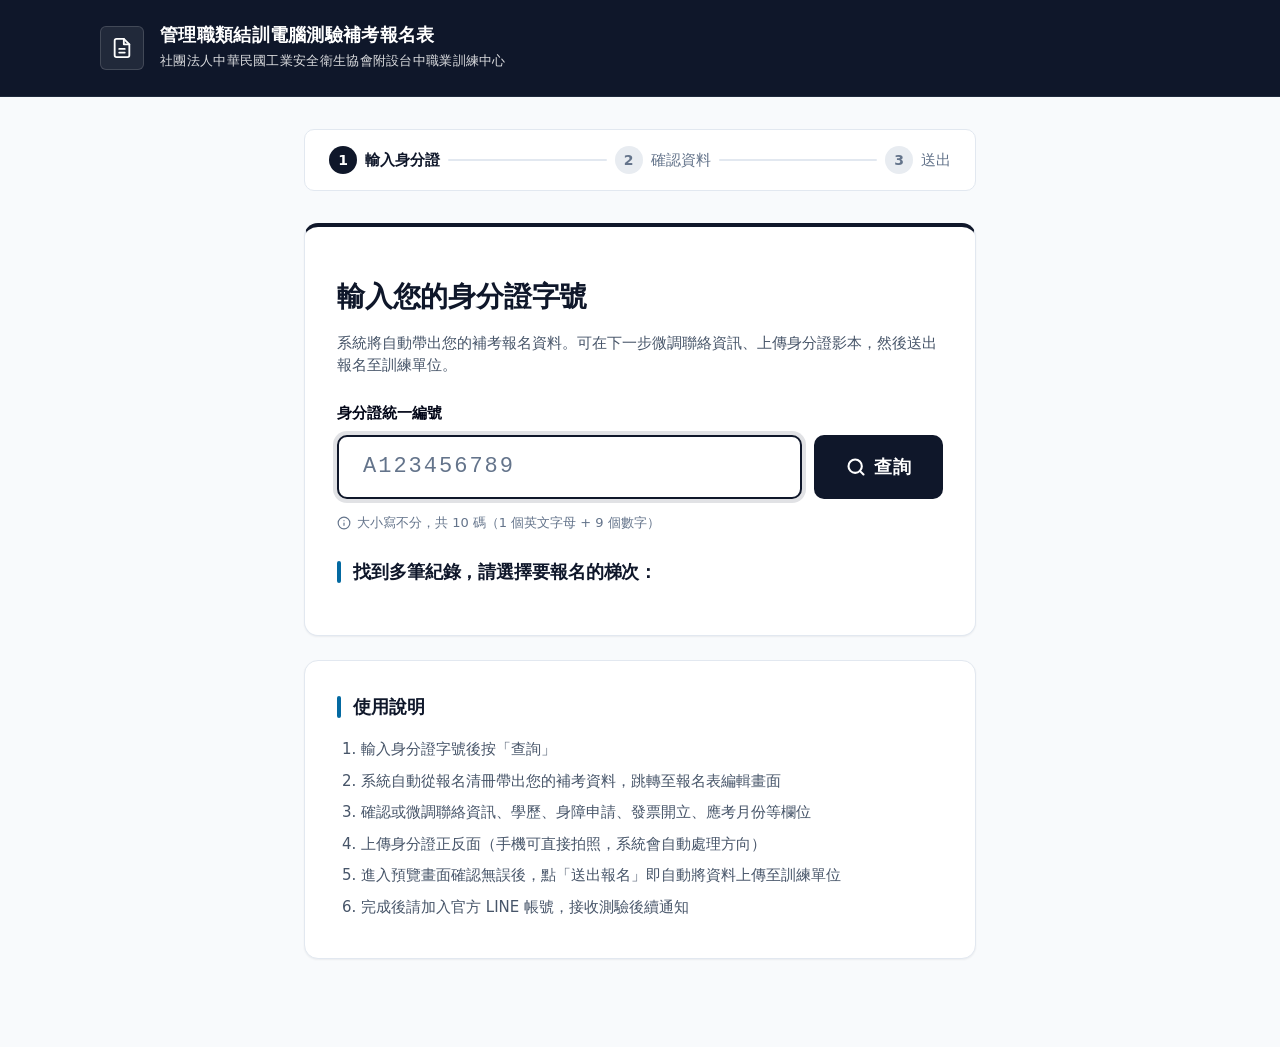
==== commit def3961c: "refactor: v20260423n 全面偵錯修補（strict-reviewer 發現） P1： - GAS schedule 檔名偵測過寬：'考試日期' 關鍵字會誤判清冊   （例：考試日期清" ====
--- a/index.html
+++ b/index.html
@@ -11,7 +11,7 @@
   <link rel="preconnect" href="https://fonts.googleapis.com" />
   <link rel="preconnect" href="https://fonts.gstatic.com" crossorigin />
   <link rel="stylesheet" href="https://fonts.googleapis.com/css2?family=Noto+Sans+TC:wght@400;500;600;700&display=swap" />
-  <link rel="stylesheet" href="css/main.css?v=20260423j" />
+  <link rel="stylesheet" href="css/main.css?v=20260423n" />
 </head>
 <body>
   <a href="#main" class="skip-link">跳到主要內容</a>
@@ -85,16 +85,16 @@
         <li>輸入身分證字號後按「查詢」</li>
         <li>系統自動從報名清冊帶出您的補考資料，跳轉至報名表編輯畫面</li>
         <li>確認或微調聯絡資訊、學歷、身障申請、發票開立、應考月份等欄位</li>
-        <li>上傳身分證正反面（手機可直接拍照，系統會自動轉為橫式）</li>
+        <li>上傳身分證正反面（手機可直接拍照，系統會自動處理方向）</li>
         <li>進入預覽畫面確認無誤後，點「送出報名」即自動將資料上傳至訓練單位</li>
         <li>完成後請加入官方 LINE 帳號，接收測驗後續通知</li>
       </ol>
     </section>
   </main>
 
-  <script src="js/config.js?v=20260423j"></script>
-  <script src="js/utils.js?v=20260423j"></script>
-  <script src="js/api.js?v=20260423j"></script>
-  <script src="js/index.js?v=20260423j"></script>
+  <script src="js/config.js?v=20260423n"></script>
+  <script src="js/utils.js?v=20260423n"></script>
+  <script src="js/api.js?v=20260423n"></script>
+  <script src="js/index.js?v=20260423n"></script>
 </body>
 </html>
